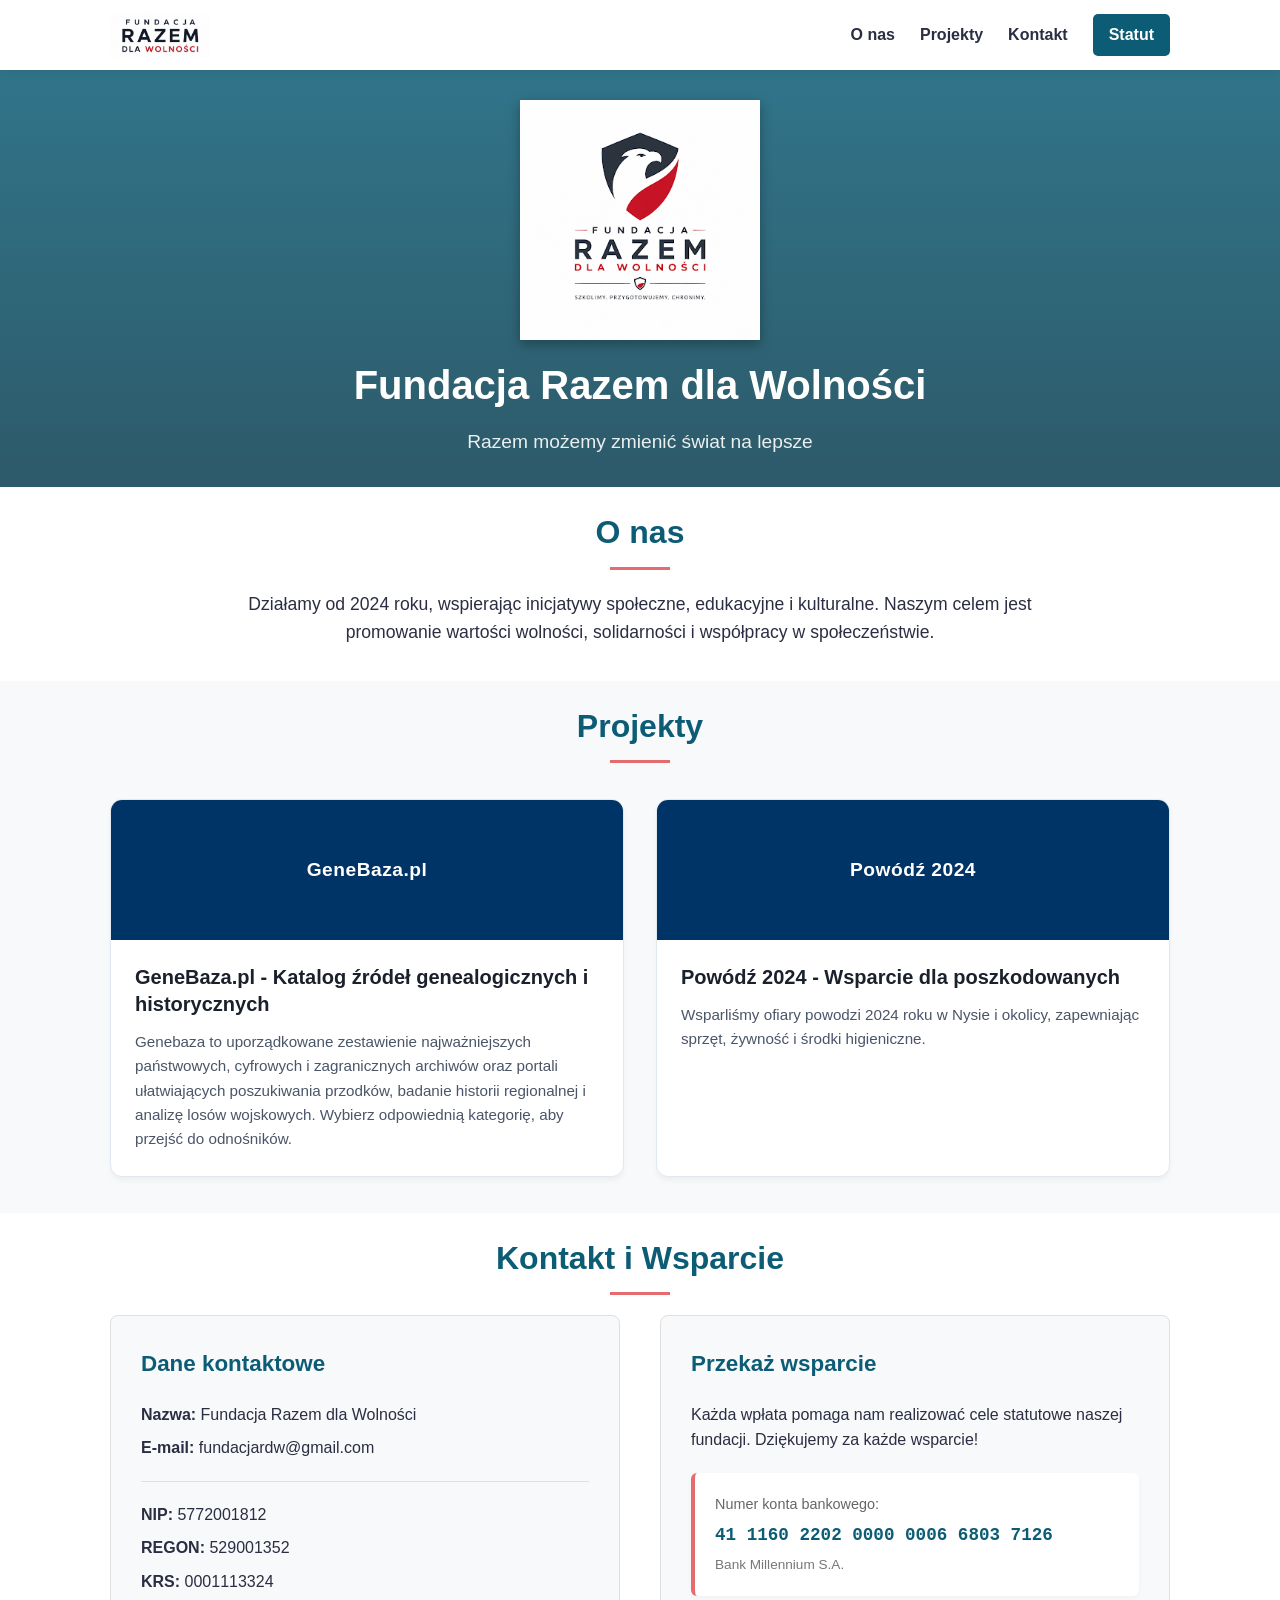
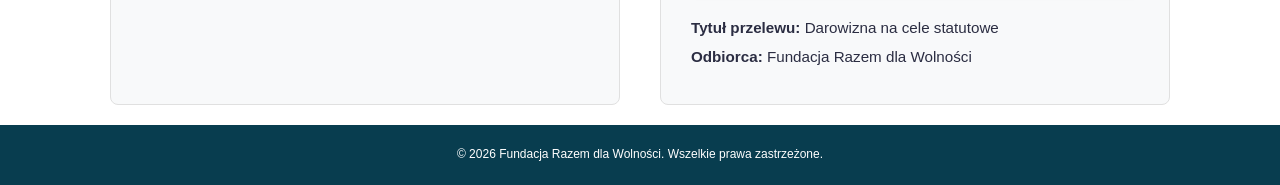
==== index.html @ 931a631e "Add files via upload" ====
<!DOCTYPE html>
<html lang="pl" class="scroll-smooth">
<head>
    <meta charset="UTF-8">
    <meta name="viewport" content="width=device-width, initial-scale=1.0">
    <title>Fundacja Razem dla Wolności</title>
    <meta name="description" content="Oficjalna strona Fundacji Razem dla Wolności. Wspieramy projekty społeczne, edukacyjne i kulturalne. Dowiedz się, jak możesz nam pomóc.">
    <meta name="robots" content="index, follow">
    <link rel="canonical" href="https://fundacjarazemdlawolnosci.pl/">
    <meta property="og:type" content="website">
    <meta property="og:url" content="https://razemdlawolnosci.pl/">
    <meta property="og:title" content="Fundacja Razem dla Wolności">
    <meta property="og:description" content="Razem możemy zmienić świat na lepsze. Wspieraj inicjatywy społeczne i edukacyjne.">
    <meta property="og:image" content="https://fundacjarazemdlawolnosci.pl/logo.png">
    <meta property="og:locale" content="pl_PL">
    <meta name="twitter:card" content="summary_large_image">
    <meta name="twitter:title" content="Fundacja Razem dla Wolności">
    <meta name="twitter:description" content="Razem możemy zmienić świat na lepsze. Wspieraj inicjatywy społeczne i edukacyjne.">
    <meta name="twitter:image" content="https://fundacjarazemdlawolnosci.pl/logo.png">
    <script type="application/ld+json">
    {
      "@context": "https://schema.org",
      "@type": "NGO",
      "name": "Fundacja Razem dla Wolności",
      "url": "https://fundacjarazemdlawolnosci.pl/",
      "logo": "https://fundacjarazemdlawolnosci.pl/logo.png",
      "email": "fundacjardw@gmail.com",
      "taxID": "5772001812",
      "vatID": "PL5772001812",
      "description": "Fundacja wspierająca inicjatywy społeczne, edukacyjne i kulturalne."
    }
    </script>
    <link rel="stylesheet" href="style.css">
</head>
<body>

    <header class="navbar">
        <div class="container nav-container">
            <a href="index.html" class="logo-link">
    
                <img src="tlo.jpg" alt="Logo Fundacji" class="nav-logo">
            </a>
            <nav class="nav-links">
                <a href="index.html#o-nas">O nas</a>
                <a href="index.html#projekty">Projekty</a>
                <a href="index.html#kontakt">Kontakt</a>
                <a href="statut.html" class="statut-link">Statut</a>
            </nav>
        </div>
    </header>

    <section class="hero">
        <div class="hero-overlay">
            <div class="container hero-content">
             
                <img src="logo.png" alt="Duże Logo Fundacji" class="hero-logo">
                <h1 class="hero-title">Fundacja Razem dla Wolności</h1>
                <p class="hero-subtitle">Razem możemy zmienić świat na lepsze</p>
            </div>
        </div>
    </section>

    <section id="o-nas" class="section">
        <div class="container">
            <h2 class="section-title">O nas</h2>
            <div class="about-text">
                <p>
                    Działamy od 2024 roku, wspierając inicjatywy społeczne, edukacyjne i kulturalne. Naszym celem jest promowanie wartości wolności, solidarności i współpracy w społeczeństwie.
                </p>
                <p>
                
                </p>
            </div>
        </div>
    </section>

    <section id="projekty" class="section section-alt">
        <div class="container">
            <h2 class="section-title">Projekty</h2>
            <div class="projects-grid">
                
                <div class="project-card">
                    <div class="project-image"><strong>GeneBaza.pl</strong></div>
                    <div class="project-content">
                        <h3>GeneBaza.pl - Katalog źródeł genealogicznych i historycznych</h3>
                        <p>Genebaza to uporządkowane zestawienie najważniejszych państwowych, cyfrowych i zagranicznych archiwów oraz portali ułatwiających poszukiwania przodków, badanie historii regionalnej i analizę losów wojskowych. Wybierz odpowiednią kategorię, aby przejść do odnośników.</p>
                    </div>
                </div>

                <div class="project-card">
                    <div class="project-image"><strong>Powódź 2024</strong></div>
                    <div class="project-content">
                        <h3>Powódź 2024 - Wsparcie dla poszkodowanych</h3>
                        <p>Wsparliśmy ofiary powodzi 2024 roku w Nysie i okolicy, zapewniając sprzęt, żywność i środki higieniczne.</p>
                    </div>
                </div>

            </div>
        </div>
    </section>

    <section id="kontakt" class="section">
        <div class="container">
            <h2 class="section-title">Kontakt i Wsparcie</h2>
            <div class="contact-grid">
                <div class="contact-info">
                    <h3>Dane kontaktowe</h3>
                    <div class="info-group">
                        <p><strong>Nazwa:</strong> Fundacja Razem dla Wolności</p>
                        <p><strong>E-mail:</strong> fundacjardw@gmail.com</p>
                    </div>
                    <hr class="contact-divider">
                    <div class="info-group">
                        <p><strong>NIP:</strong> 5772001812</p>
                        <p><strong>REGON:</strong> 529001352</p>
                        <p><strong>KRS:</strong> 0001113324</p>
                    </div>
                </div>
                <div class="bank-info">
                    <h3>Przekaż wsparcie</h3>
                    <p class="support-desc">
                        Każda wpłata pomaga nam realizować cele statutowe naszej fundacji. Dziękujemy za każde wsparcie!
                    </p>
                    <div class="bank-card">
                        <span class="bank-label">Numer konta bankowego:</span>
                        <div class="account-number"> 41 1160 2202 0000 0006 6803 7126</div>
                        <p class="bank-name">Bank Millennium S.A.</p>
                    </div>
                    <div class="transfer-details">
                        <p><strong>Tytuł przelewu:</strong> Darowizna na cele statutowe</p>
                        <p><strong>Odbiorca:</strong> Fundacja Razem dla Wolności</p>
                    </div>
                </div>
            </div>
        </div>
    </section>

    <footer class="footer">
        <div class="container">
            <p>&copy; 2026 Fundacja Razem dla Wolności. Wszelkie prawa zastrzeżone.</p>
        </div>
    </footer>

</body>
</html>
---- style.css ----
* {
    margin: 0;
    padding: 0;
    box-sizing: border-box;
}

:root {
    --primary-color: #0d5c75;
    --primary-hover: #083d4f;
    --accent-color: #e56b6f;
    --text-color: #2b2d42;
    --bg-light: #f8f9fa;
    --bg-white: #ffffff;
    --border-color: #e0e0e0;
}

html {
    scroll-behavior: smooth;
    font-family: 'Segoe UI', Tahoma, Geneva, Verdana, sans-serif;
    color: var(--text-color);
    line-height: 1.6;
}

.container {
    max-width: 1100px;
    margin: 0 auto;
    padding: 0 20px;
}

.navbar {
    background-color: var(--bg-white);
    box-shadow: 0 2px 10px rgba(0, 0, 0, 0.08);
    position: sticky;
    top: 0;
    z-index: 1000;
}

.nav-container {
    display: flex;
    justify-content: space-between;
    align-items: center;
    height: 70px;
}

.nav-logo {
    height: 45px;
    width: auto;
    display: block;
}

.nav-links {
    display: flex;
    gap: 25px;
    align-items: center;
}

.nav-links a {
    text-decoration: none;
    color: var(--text-color);
    font-weight: 600;
    transition: color 0.3s ease;
}

.nav-links a:hover {
    color: var(--primary-color);
}

.nav-links a.statut-link {
    background-color: var(--primary-color);
    color: white;
    padding: 8px 16px;
    border-radius: 5px;
}

.nav-links a.statut-link:hover {
    background-color: var(--primary-hover);
}

.hero {
    background: linear-gradient(rgba(13, 92, 117, 0.85), rgba(8, 61, 79, 0.85)), url('https://images.unsplash.com/photo-1532629345422-7515f3d16bb0?auto=format&fit=crop&w=1500&q=80') center/cover no-repeat;
    color: white;
    text-align: center;
    padding: 30px 20px;
}

.hero-logo {
    max-width: 240px;
    height: auto;
    margin-bottom: 5px;
    filter: drop-shadow(0 4px 6px rgba(0,0,0,0.3));
}

.hero-title {
    font-size: 2.5rem;
    margin-bottom: 10px;
}

.hero-subtitle {
    font-size: 1.2rem;
    opacity: 0.9;
}

.section {
    padding: 20px 0;
}

.section-alt {
    background-color: var(--bg-light);
}

.section-title {
    text-align: center;
    font-size: 2rem;
    margin-bottom: 20px;
    color: var(--primary-color);
    position: relative;
}

.section-title::after {
    content: '';
    display: block;
    width: 60px;
    height: 3px;
    background-color: var(--accent-color);
    margin: 8px auto 0;
}

.about-text {
    max-width: 800px;
    margin: 0 auto;
    font-size: 1.1rem;
    text-align: center;
}

.about-text p {
    margin-bottom: 15px;
}

.projects-grid {
    display: grid;
    grid-template-columns: 1fr; 
    gap: 1.5rem; 
    padding: 1rem 0;
}

.project-card {
    display: flex;
    flex-direction: column;
    background-color: #ffffff;
    border-radius: 12px;
    border: 1px solid #e2e8f0;
    overflow: hidden;
    box-shadow: 0 4px 6px -1px rgba(0, 0, 0, 0.05);
    transition: transform 0.2s ease, box-shadow 0.2s ease;
}

.project-card:hover {
    transform: translateY(-4px);
    box-shadow: 0 10px 15px -3px rgba(0, 0, 0, 0.1);
}

.project-image {
    width: 100%;
    min-height: 140px;
    background-color: #003366; /* Przykładowy kolor tła fundacji */
    color: #ffffff;
    display: flex;
    align-items: center;
    justify-content: center;
    padding: 1.25rem;
    text-align: center;
}

.project-image strong {
    font-size: 1.2rem;
    letter-spacing: 0.5px;
}

.project-content {
    padding: 1.5rem;
    display: flex;
    flex-direction: column;
    gap: 0.75rem;
    flex-grow: 1;
}

.project-content h3 {
    margin: 0;
    font-size: 1.25rem;
    line-height: 1.35;
    color: #1a202c;
}

.project-content p {
    margin: 0;
    font-size: 0.95rem;
    line-height: 1.6;
    color: #4a5568;
}

@media (min-width: 768px) {
    .projects-grid {
        /* Automatyczne kolumny o minimalnej szerokości 300px */
        grid-template-columns: repeat(auto-fit, minmax(320px, 1fr));
        gap: 2rem;
    }
}

.contact-grid {
    display: grid;
    grid-template-columns: 1fr 1fr;
    gap: 40px;
}

.contact-info, .bank-info {
    background: var(--bg-light);
    padding: 30px;
    border-radius: 8px;
    border: 1px solid var(--border-color);
}

.contact-info h3, .bank-info h3 {
    margin-bottom: 20px;
    color: var(--primary-color);
    font-size: 1.4rem;
}

.info-group p {
    margin-bottom: 8px;
}

.contact-divider {
    border: 0;
    height: 1px;
    background: var(--border-color);
    margin: 20px 0;
}

.support-desc {
    margin-bottom: 20px;
}

.bank-card {
    background: var(--bg-white);
    padding: 20px;
    border-radius: 6px;
    border-left: 4px solid var(--accent-color);
    margin-bottom: 20px;
    box-shadow: 0 2px 5px rgba(0,0,0,0.03);
}

.bank-label {
    font-size: 0.9rem;
    color: #666;
    display: block;
    margin-bottom: 5px;
}

.account-number {
    font-family: monospace;
    font-size: 1.1rem;
    font-weight: bold;
    color: var(--primary-color);
    word-break: break-all;
}

.bank-name {
    font-size: 0.85rem;
    color: #777;
    margin-top: 5px;
}

.transfer-details p {
    font-size: 0.95rem;
    margin-bottom: 5px;
}

.footer {
    background-color: var(--primary-hover);
    color: white;
    text-align: center;
    padding: 20px 0;
    font-size: 12px;
}

@media (max-width: 768px) {
    .nav-container {
        flex-direction: column;
        height: auto;
        padding: 15px;
        gap: 15px;
    }

    .contact-grid {
        grid-template-columns: 1fr;
    }
    
    .hero-title {
        font-size: 1.8rem;
    }
}

.statut-box {
    background-color: var(--bg-light);
    border: 1px solid var(--border-color);
    border-left: 5px solid var(--primary-color);
    border-radius: 8px;
    padding: 30px;
    margin-bottom: 40px;
    display: flex;
    justify-content: space-between;
    align-items: center;
    gap: 20px;
    flex-wrap: wrap;
}

.statut-box-content h2 {
    color: var(--primary-color);
    font-size: 1.8rem;
    margin-bottom: 8px;
}

.statut-box-content p {
    color: #555;
    max-width: 600px;
}

.btn-pdf {
    display: inline-flex;
    align-items: center;
    gap: 10px;
    background-color: var(--accent-color);
    color: white;
    padding: 12px 24px;
    border-radius: 6px;
    text-decoration: none;
    font-weight: bold;
    transition: background-color 0.3s ease, transform 0.2s ease;
    white-space: nowrap;
}

.btn-pdf:hover {
    background-color: #d05357;
    transform: translateY(-2px);
}

.statut-text-wrapper {
    background: var(--bg-white);
    padding: 30px;
    border-radius: 8px;
    border: 1px solid var(--border-color);
}

.statut-heading {
    color: var(--primary-color);
    margin-bottom: 15px;
    font-size: 1.3rem;
}
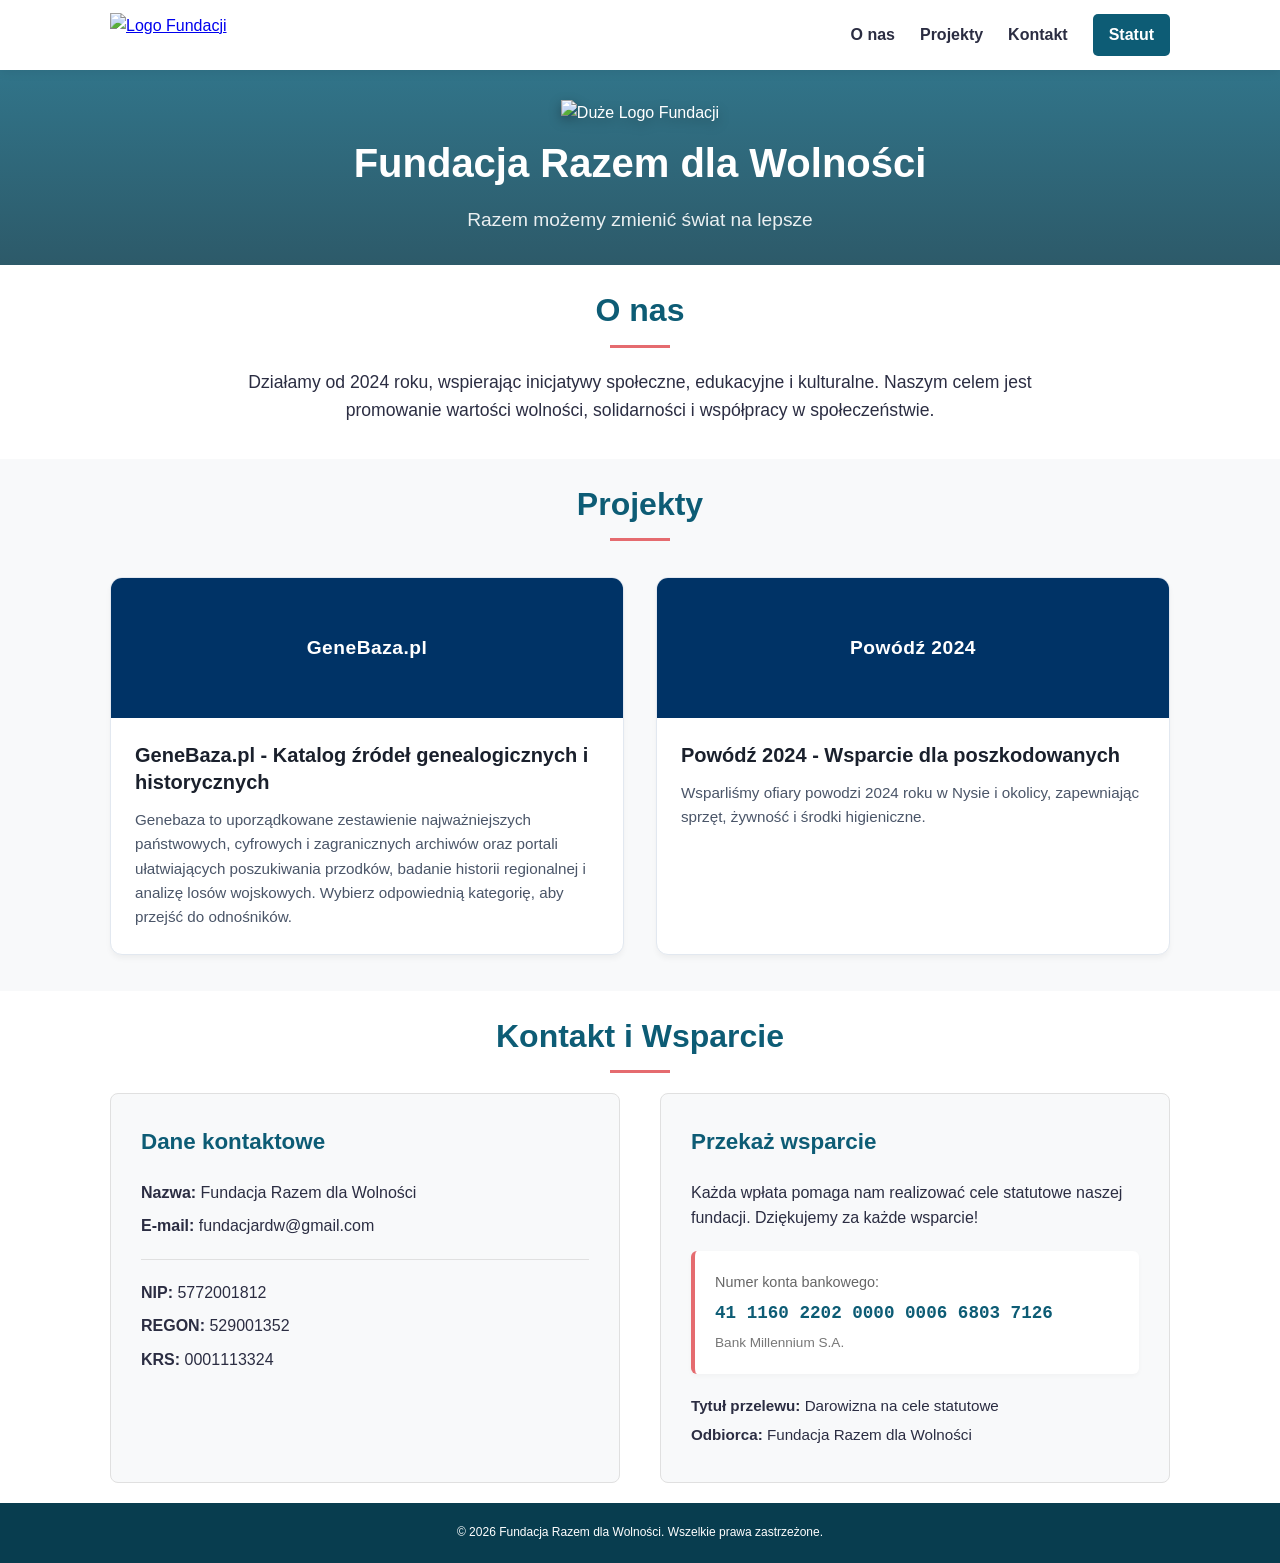
==== commit 1ba7df61: "Add files via upload" ====
--- a/index.html
+++ b/index.html
@@ -31,6 +31,7 @@
     }
     </script>
     <link rel="stylesheet" href="style.css">
+    <link rel="apple-touch-icon" href="img/favicon.png">
 </head>
 <body>
 
@@ -38,7 +39,7 @@
         <div class="container nav-container">
             <a href="index.html" class="logo-link">
     
-                <img src="tlo.jpg" alt="Logo Fundacji" class="nav-logo">
+                <img src="img/tlo.jpg" alt="Logo Fundacji" class="nav-logo">
             </a>
             <nav class="nav-links">
                 <a href="index.html#o-nas">O nas</a>
@@ -53,7 +54,7 @@
         <div class="hero-overlay">
             <div class="container hero-content">
              
-                <img src="logo.png" alt="Duże Logo Fundacji" class="hero-logo">
+                <img src="img/logo.png" alt="Duże Logo Fundacji" class="hero-logo">
                 <h1 class="hero-title">Fundacja Razem dla Wolności</h1>
                 <p class="hero-subtitle">Razem możemy zmienić świat na lepsze</p>
             </div>
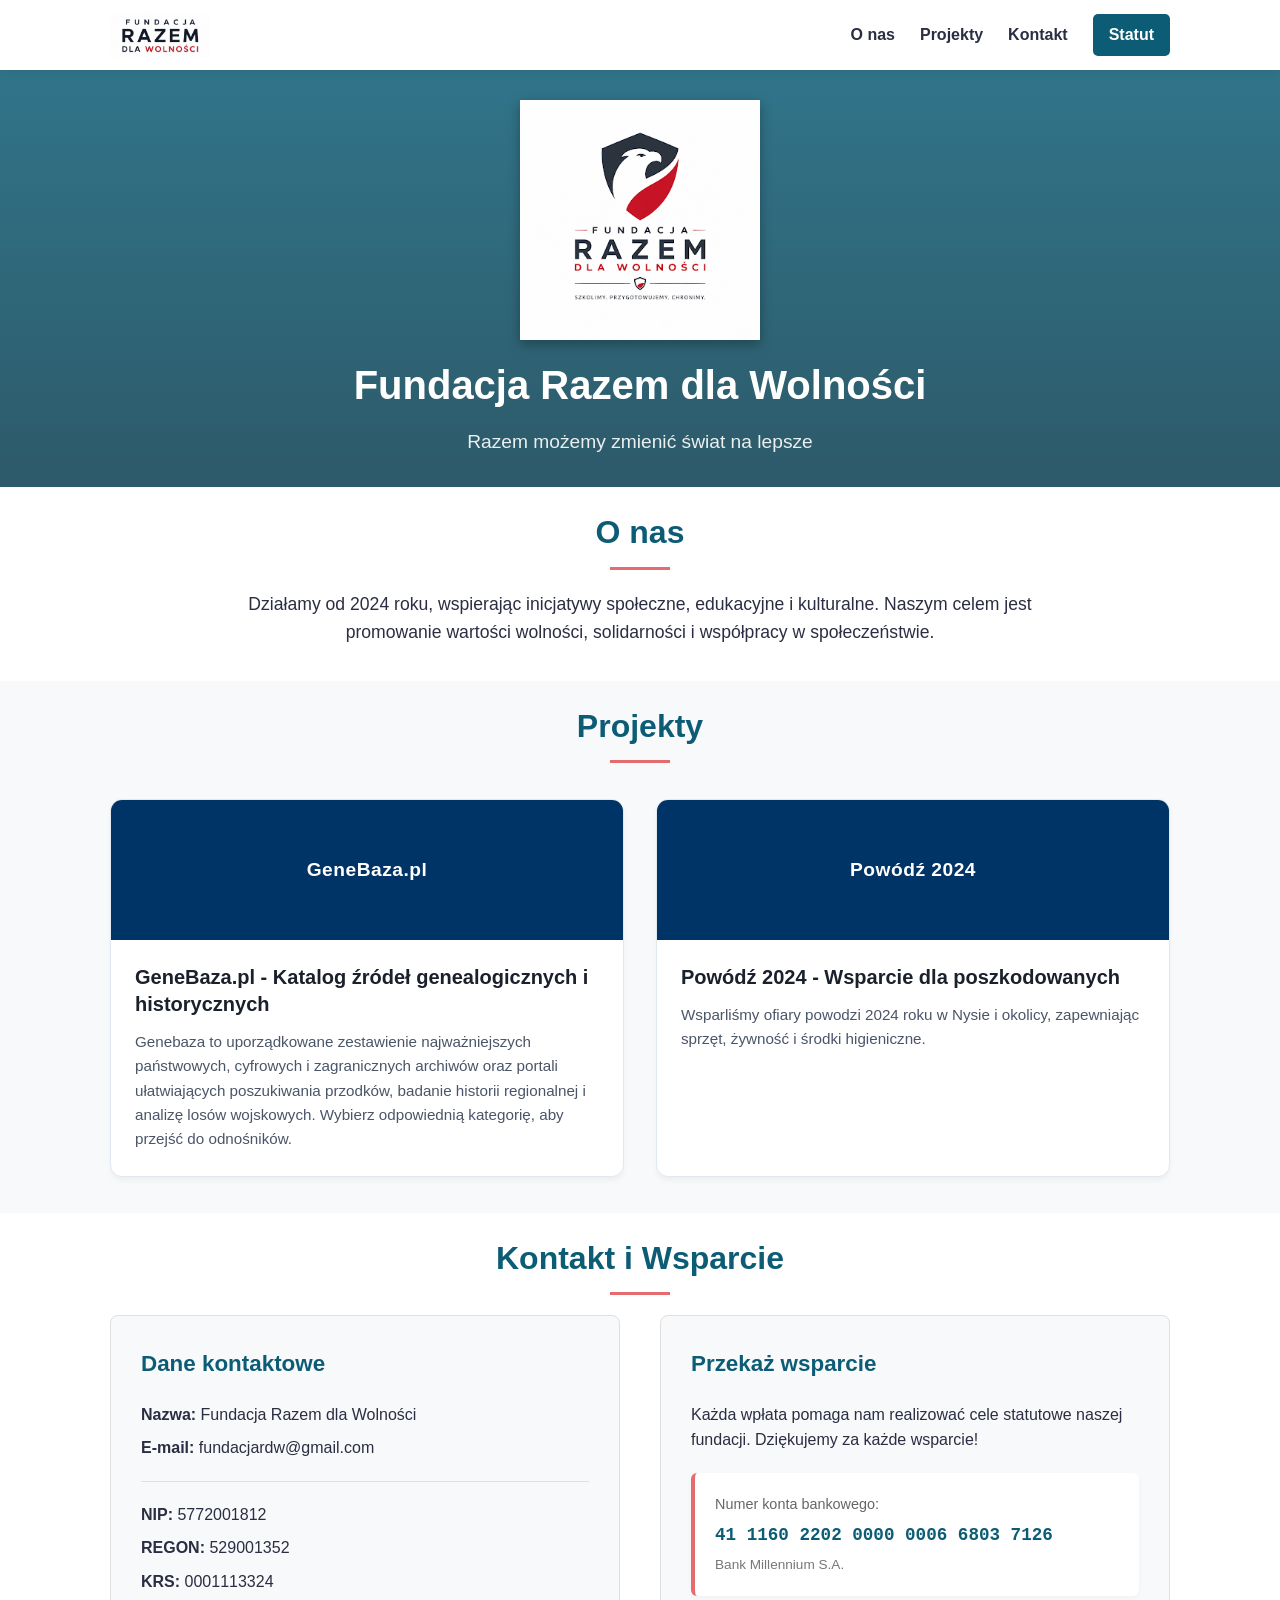
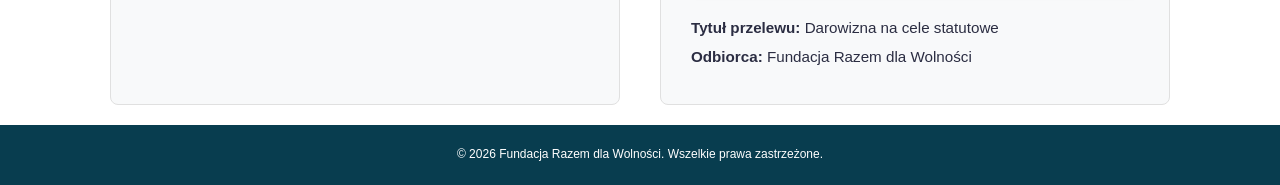
==== commit 406b91ea: "Add files via upload" ====
--- a/index.html
+++ b/index.html
@@ -31,7 +31,7 @@
     }
     </script>
     <link rel="stylesheet" href="style.css">
-    <link rel="apple-touch-icon" href="img/favicon.png">
+    <link rel="apple-touch-icon" href="favicon.png">
 </head>
 <body>
 
@@ -39,7 +39,7 @@
         <div class="container nav-container">
             <a href="index.html" class="logo-link">
     
-                <img src="img/tlo.jpg" alt="Logo Fundacji" class="nav-logo">
+                <img src="tlo.jpg" alt="Logo Fundacji" class="nav-logo">
             </a>
             <nav class="nav-links">
                 <a href="index.html#o-nas">O nas</a>
@@ -54,7 +54,7 @@
         <div class="hero-overlay">
             <div class="container hero-content">
              
-                <img src="img/logo.png" alt="Duże Logo Fundacji" class="hero-logo">
+                <img src="logo.png" alt="Duże Logo Fundacji" class="hero-logo">
                 <h1 class="hero-title">Fundacja Razem dla Wolności</h1>
                 <p class="hero-subtitle">Razem możemy zmienić świat na lepsze</p>
             </div>
